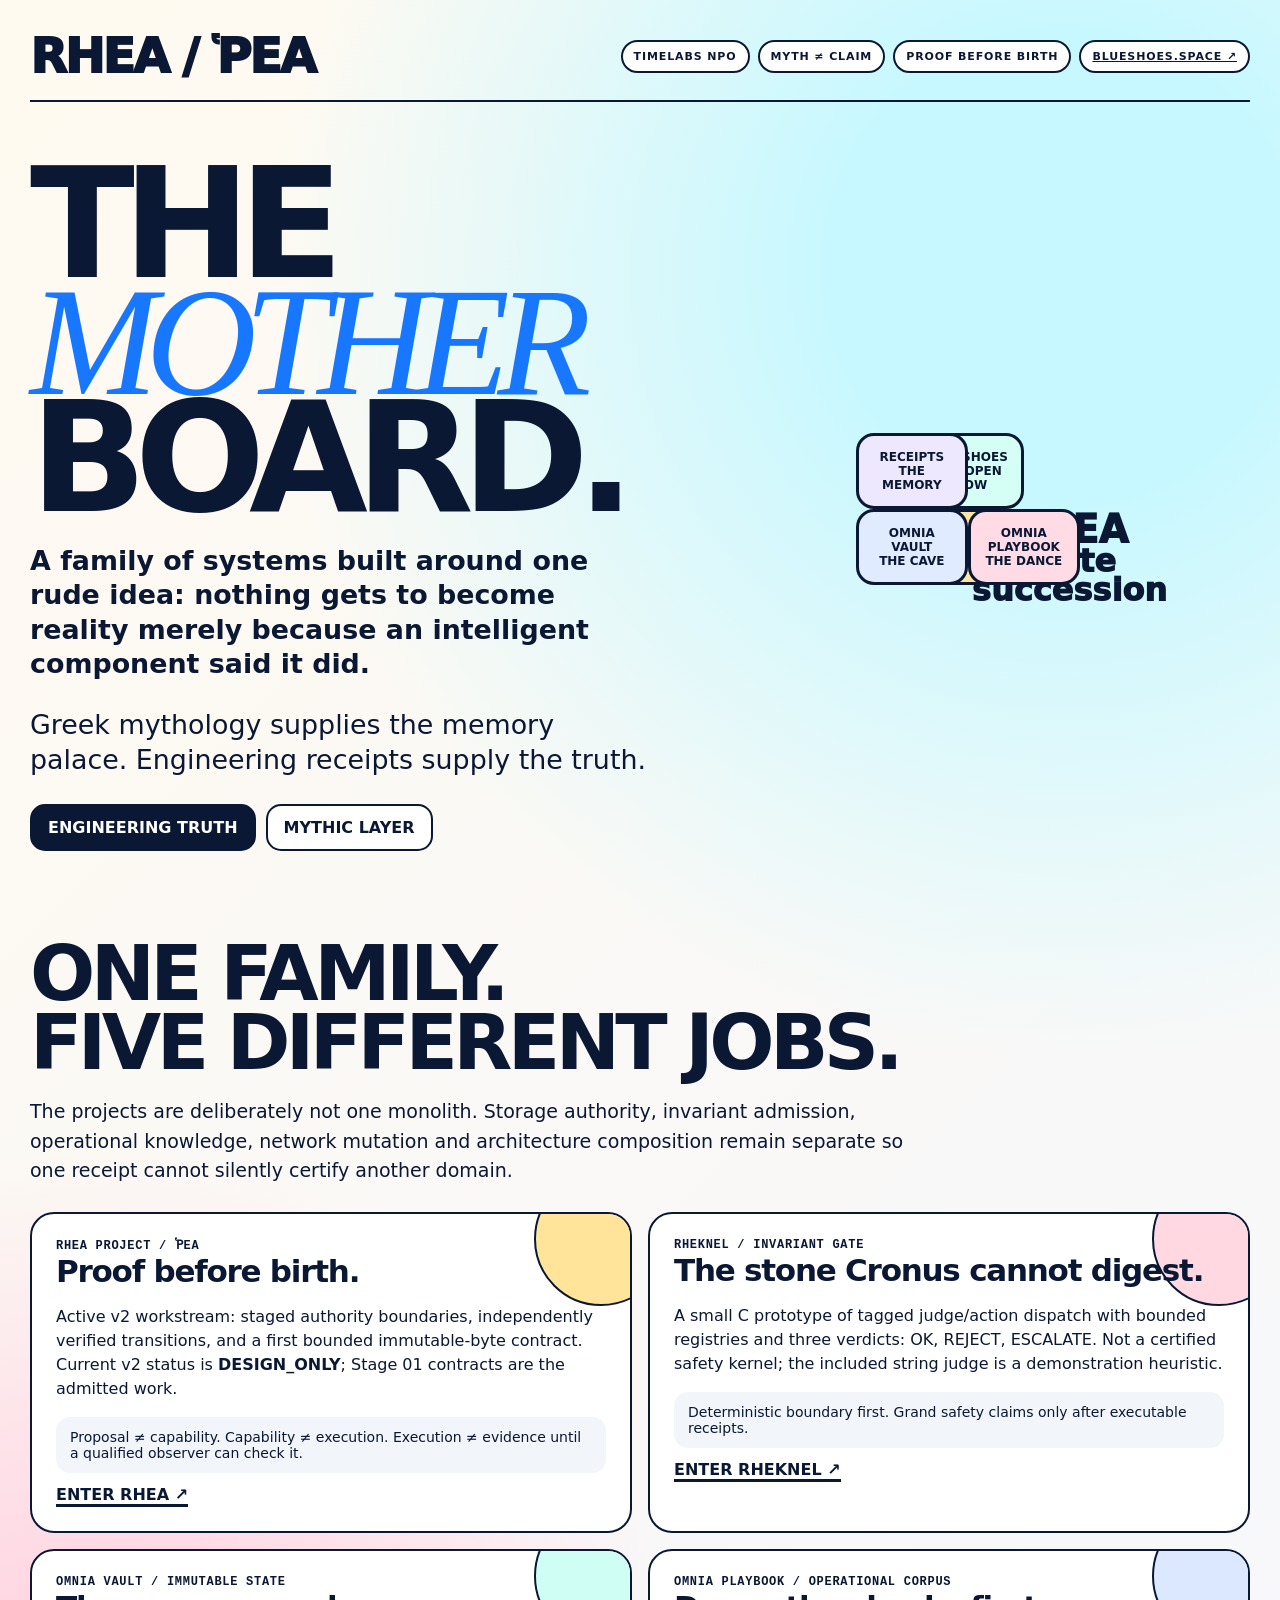
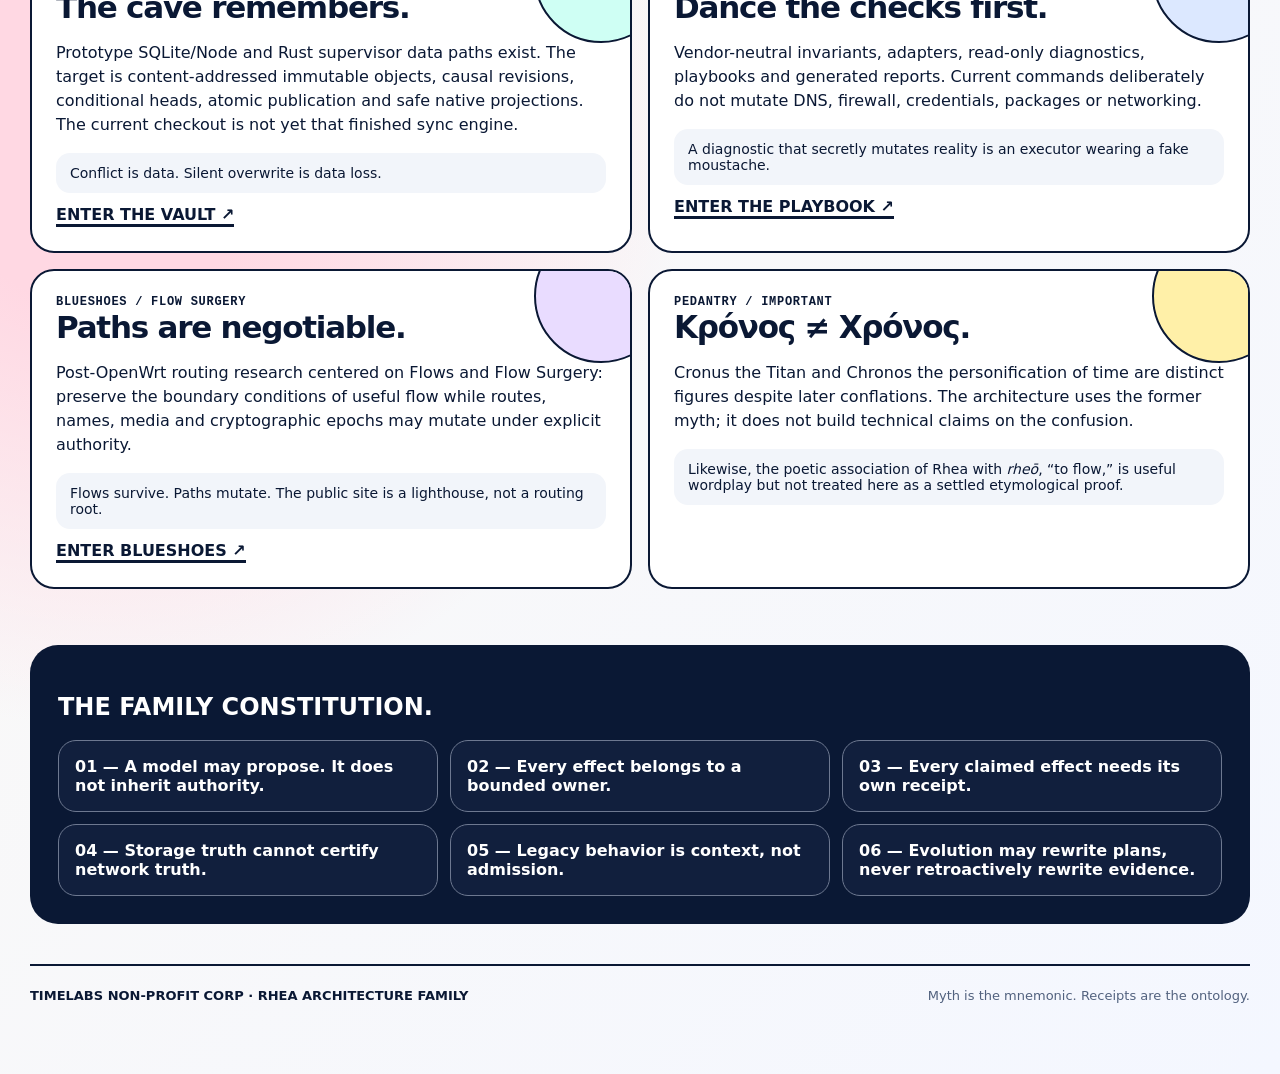
==== docs/rhea/index.html @ 384abbd5 "docs: add the Rhea architecture pantheon" ====
<!doctype html>
<html lang="en">
<head>
<meta charset="utf-8" />
<meta name="viewport" content="width=device-width,initial-scale=1" />
<title>RHEA / ῬΕΑ — Timelabs Architecture Pantheon</title>
<meta name="description" content="The Rhea architecture family: Rhea Project, Rheknel, Omnia Vault, Omnia Playbook and Blueshoes — mythic metaphors paired with engineering truth receipts." />
<style>
:root{--ink:#0a1834;--paper:#fffaf0;--blue:#1877ff;--cyan:#19d4d1;--coral:#ff5269;--gold:#ffe56b;--violet:#7f67ff;--muted:#52627f}*{box-sizing:border-box}html{scroll-behavior:smooth}body{margin:0;color:var(--ink);font-family:Inter,ui-sans-serif,system-ui,-apple-system,BlinkMacSystemFont,"Segoe UI",sans-serif;background:radial-gradient(circle at 83% 10%,#c8f8ff 0 9%,transparent 30%),radial-gradient(circle at 8% 65%,#ffd8e3 0 8%,transparent 28%),linear-gradient(135deg,var(--paper),#f4f7ff);min-height:100vh}a{color:inherit}.wrap{width:min(1220px,calc(100% - 30px));margin:auto;padding:28px 0 72px}.rail{display:flex;align-items:center;justify-content:space-between;gap:18px;flex-wrap:wrap;border-bottom:2px solid var(--ink);padding-bottom:16px}.brand{font-weight:950;letter-spacing:-.05em;font-size:clamp(28px,4vw,48px)}.chips{display:flex;gap:8px;flex-wrap:wrap}.chip{font-size:11px;font-weight:900;letter-spacing:.08em;padding:8px 11px;border:2px solid var(--ink);border-radius:999px;background:#fff}.hero{display:grid;grid-template-columns:1.05fr .95fr;gap:32px;align-items:center;padding:64px 0 30px}.hero h1{margin:0;font-size:clamp(68px,12vw,154px);line-height:.76;letter-spacing:-.08em}.hero h1 em{font-family:Georgia,serif;font-weight:400;color:var(--blue)}.hero p{font-size:clamp(18px,2.1vw,27px);line-height:1.28;max-width:760px}.thesis{font-weight:850}.controls{display:flex;gap:10px;flex-wrap:wrap;margin-top:24px}.controls button{appearance:none;border:2px solid var(--ink);background:#fff;color:var(--ink);font:inherit;font-weight:900;border-radius:15px;padding:12px 16px;cursor:pointer}.controls button[aria-pressed="true"]{background:var(--ink);color:#fff}.orbit{position:relative;aspect-ratio:1;max-width:520px;margin:auto}.ring{position:absolute;inset:7%;border:3px solid var(--ink);border-radius:50%}.ring.r2{inset:20%;border-color:var(--blue);border-width:15px;border-style:dashed;opacity:.9}.core{position:absolute;inset:34%;border-radius:50%;background:var(--gold);border:4px solid var(--ink);display:grid;place-items:center;text-align:center;font-weight:950;font-size:clamp(24px,3vw,42px);line-height:.9}.node{position:absolute;width:112px;min-height:76px;border:3px solid var(--ink);border-radius:18px;background:#fff;padding:10px;text-align:center;font-size:12px;font-weight:900;display:grid;place-items:center}.n1{top:0;left:50%;transform:translateX(-50%);background:#ffe5a0}.n2{right:0;top:38%;background:#e1ebff}.n3{bottom:1%;left:50%;transform:translateX(-50%);background:#d5fff5}.n4{left:0;top:38%;background:#ffdce5}.n5{right:8%;bottom:12%;background:#eee8ff}.section{margin-top:58px}.section h2{font-size:clamp(38px,6vw,78px);letter-spacing:-.06em;line-height:.9;margin:0 0 20px}.lede{max-width:900px;font-size:19px;line-height:1.55}.grid{display:grid;grid-template-columns:repeat(2,1fr);gap:16px;margin-top:26px}.card{position:relative;border:2px solid var(--ink);border-radius:24px;background:#fff;padding:24px;min-height:280px;overflow:hidden}.card:before{content:"";position:absolute;width:130px;height:130px;border-radius:50%;right:-38px;top:-42px;background:var(--tone,#e9f0ff);border:2px solid var(--ink)}.card h3{font-size:31px;letter-spacing:-.04em;margin:0 0 8px;position:relative}.card .sig{font-family:ui-monospace,SFMono-Regular,Menlo,monospace;font-size:12px;font-weight:900;letter-spacing:.06em}.card p{line-height:1.5;position:relative}.card .truth{padding:12px 14px;border-radius:14px;background:#f2f5fa;font-size:14px}.card a.go{display:inline-block;margin-top:12px;font-weight:900;text-decoration:none;border-bottom:3px solid var(--ink)}.myth,.engineering{transition:opacity .2s ease}.mode-engineering .myth{display:none}.mode-myth .engineering{display:none}.constitution{margin-top:56px;border-radius:28px;background:var(--ink);color:#fff;padding:28px}.constitution h2{color:#fff}.rules{display:grid;grid-template-columns:repeat(3,1fr);gap:12px}.rule{border:1px solid #6d7890;border-radius:18px;padding:16px;background:#111f3d;font-weight:800}.foot{margin-top:40px;border-top:2px solid var(--ink);padding-top:22px;display:flex;justify-content:space-between;gap:18px;flex-wrap:wrap;font-size:13px}.tiny{color:var(--muted)}@media(max-width:820px){.hero,.grid{grid-template-columns:1fr}.orbit{order:-1;width:min(100%,430px)}.rules{grid-template-columns:1fr}.node{width:94px;font-size:10px}.hero{padding-top:38px}}@media(prefers-reduced-motion:no-preference){.r2{animation:spin 24s linear infinite}@keyframes spin{to{transform:rotate(360deg)}}}
</style>
</head>
<body>
<main class="wrap mode-engineering" id="app">
<header class="rail"><div class="brand">RHEA / ῬΕΑ</div><div class="chips"><span class="chip">TIMELABS NPO</span><span class="chip">MYTH ≠ CLAIM</span><span class="chip">PROOF BEFORE BIRTH</span><a class="chip" href="/">BLUESHOES.SPACE ↗</a></div></header>
<section class="hero"><div><h1>THE<br><em>MOTHER</em><br>BOARD.</h1><p class="thesis">A family of systems built around one rude idea: <strong>nothing gets to become reality merely because an intelligent component said it did.</strong></p><p>Greek mythology supplies the memory palace. Engineering receipts supply the truth.</p><div class="controls" role="group" aria-label="View mode"><button type="button" data-mode="engineering" aria-pressed="true">ENGINEERING TRUTH</button><button type="button" data-mode="myth" aria-pressed="false">MYTHIC LAYER</button></div></div><div class="orbit" aria-label="Rhea architecture family diagram"><div class="ring"></div><div class="ring r2"></div><div class="core">RHEA<br><small>state succession</small></div><div class="node n1">RHEKNEL<br>THE STONE</div><div class="node n2">OMNIA VAULT<br>THE CAVE</div><div class="node n3">BLUESHOES<br>THE OPEN FLOW</div><div class="node n4">OMNIA PLAYBOOK<br>THE DANCE</div><div class="node n5">RECEIPTS<br>THE MEMORY</div></div></section>
<section class="section"><h2>ONE FAMILY.<br>FIVE DIFFERENT JOBS.</h2><p class="lede engineering">The projects are deliberately not one monolith. Storage authority, invariant admission, operational knowledge, network mutation and architecture composition remain separate so one receipt cannot silently certify another domain.</p><p class="lede myth">Rhea preserves succession. The stone deceives Cronus. The cave protects the child. The Kouretes coordinate under noise. Blueshoes runs for open terrain. The myth is a mnemonic—not an excuse to skip the tests.</p><div class="grid">
<article class="card" style="--tone:#ffe49a"><div class="sig">RHEA PROJECT / ῬΕΑ</div><h3>Proof before birth.</h3><p class="engineering">Active v2 workstream: staged authority boundaries, independently verified transitions, and a first bounded immutable-byte contract. Current v2 status is <strong>DESIGN_ONLY</strong>; Stage 01 contracts are the admitted work.</p><p class="myth">Rhea, mother of the Olympian succession: the future survives because the current ruler does not get to consume every possible next state.</p><div class="truth engineering">Proposal ≠ capability. Capability ≠ execution. Execution ≠ evidence until a qualified observer can check it.</div><a class="go" href="https://github.com/timelabs-npo/rhea-project">ENTER RHEA ↗</a></article>
<article class="card" style="--tone:#ffd8e2"><div class="sig">RHEKNEL / INVARIANT GATE</div><h3>The stone Cronus cannot digest.</h3><p class="engineering">A small C prototype of tagged judge/action dispatch with bounded registries and three verdicts: OK, REJECT, ESCALATE. Not a certified safety kernel; the included string judge is a demonstration heuristic.</p><p class="myth">Rhea hands Cronus a wrapped stone instead of Zeus. Here the stone is the categorical NO that persuasive probabilistic machinery cannot negotiate away.</p><div class="truth engineering">Deterministic boundary first. Grand safety claims only after executable receipts.</div><a class="go" href="https://github.com/timelabs-npo/rheknel">ENTER RHEKNEL ↗</a></article>
<article class="card" style="--tone:#cffff4"><div class="sig">OMNIA VAULT / IMMUTABLE STATE</div><h3>The cave remembers.</h3><p class="engineering">Prototype SQLite/Node and Rust supervisor data paths exist. The target is content-addressed immutable objects, causal revisions, conditional heads, atomic publication and safe native projections. The current checkout is not yet that finished sync engine.</p><p class="myth">The Cretan cave hides what must survive. The outside world may forget, crash, disconnect or disagree; the protected lineage still has an identity.</p><div class="truth engineering">Conflict is data. Silent overwrite is data loss.</div><a class="go" href="https://github.com/timelabs-npo/omnia-vault">ENTER THE VAULT ↗</a></article>
<article class="card" style="--tone:#dce8ff"><div class="sig">OMNIA PLAYBOOK / OPERATIONAL CORPUS</div><h3>Dance the checks first.</h3><p class="engineering">Vendor-neutral invariants, adapters, read-only diagnostics, playbooks and generated reports. Current commands deliberately do not mutate DNS, firewall, credentials, packages or networking.</p><p class="myth">The Kouretes' shield-dance hides Zeus's cries in coordinated noise. The engineering version is choreography: know which invariant, check and procedure belongs where before touching the machine.</p><div class="truth engineering">A diagnostic that secretly mutates reality is an executor wearing a fake moustache.</div><a class="go" href="https://github.com/timelabs-npo/omnia-playbook">ENTER THE PLAYBOOK ↗</a></article>
<article class="card" style="--tone:#e9dcff"><div class="sig">BLUESHOES / FLOW SURGERY</div><h3>Paths are negotiable.</h3><p class="engineering">Post-OpenWrt routing research centered on Flows and Flow Surgery: preserve the boundary conditions of useful flow while routes, names, media and cryptographic epochs may mutate under explicit authority.</p><p class="myth">Not an Olympian office. More like leaving the palace entirely: if the road becomes the cage, stop worshipping the road.</p><div class="truth engineering">Flows survive. Paths mutate. The public site is a lighthouse, not a routing root.</div><a class="go" href="/">ENTER BLUESHOES ↗</a></article>
<article class="card" style="--tone:#fff0a8"><div class="sig">PEDANTRY / IMPORTANT</div><h3>Κρόνος ≠ Χρόνος.</h3><p class="engineering">Cronus the Titan and Chronos the personification of time are distinct figures despite later conflations. The architecture uses the former myth; it does not build technical claims on the confusion.</p><p class="myth">Even mythology deserves type safety.</p><div class="truth engineering">Likewise, the poetic association of Rhea with <em>rheō</em>, “to flow,” is useful wordplay but not treated here as a settled etymological proof.</div></article>
</div></section>
<section class="constitution"><h2>THE FAMILY CONSTITUTION.</h2><div class="rules"><div class="rule">01 — A model may propose. It does not inherit authority.</div><div class="rule">02 — Every effect belongs to a bounded owner.</div><div class="rule">03 — Every claimed effect needs its own receipt.</div><div class="rule">04 — Storage truth cannot certify network truth.</div><div class="rule">05 — Legacy behavior is context, not admission.</div><div class="rule">06 — Evolution may rewrite plans, never retroactively rewrite evidence.</div></div></section>
<footer class="foot"><strong>TIMELABS NON-PROFIT CORP · RHEA ARCHITECTURE FAMILY</strong><span class="tiny">Myth is the mnemonic. Receipts are the ontology.</span></footer>
<script>(()=>{const root=document.getElementById('app');const buttons=[...root.querySelectorAll('[data-mode]')];buttons.forEach(btn=>btn.addEventListener('click',()=>{const mode=btn.dataset.mode;root.classList.toggle('mode-engineering',mode==='engineering');root.classList.toggle('mode-myth',mode==='myth');buttons.forEach(b=>b.setAttribute('aria-pressed',String(b===btn)));}));})();</script>
</main>
</body>
</html>
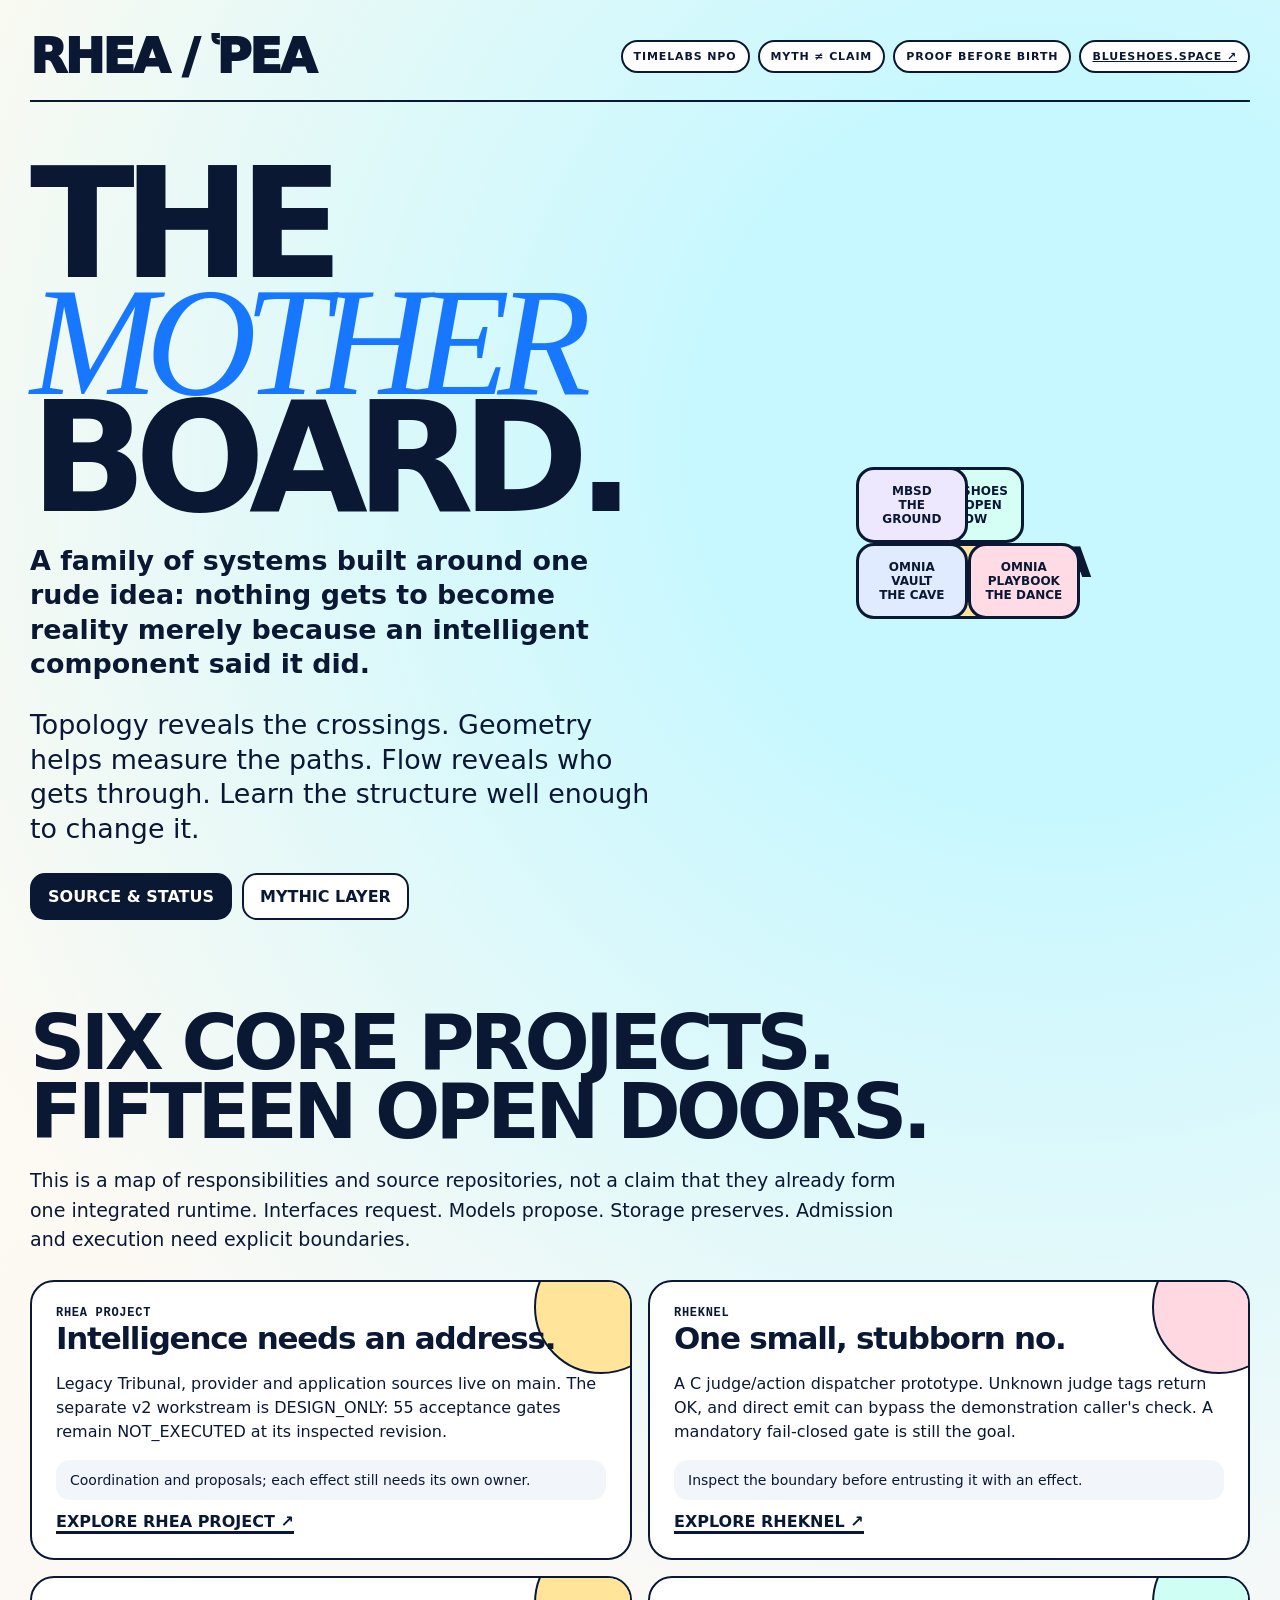
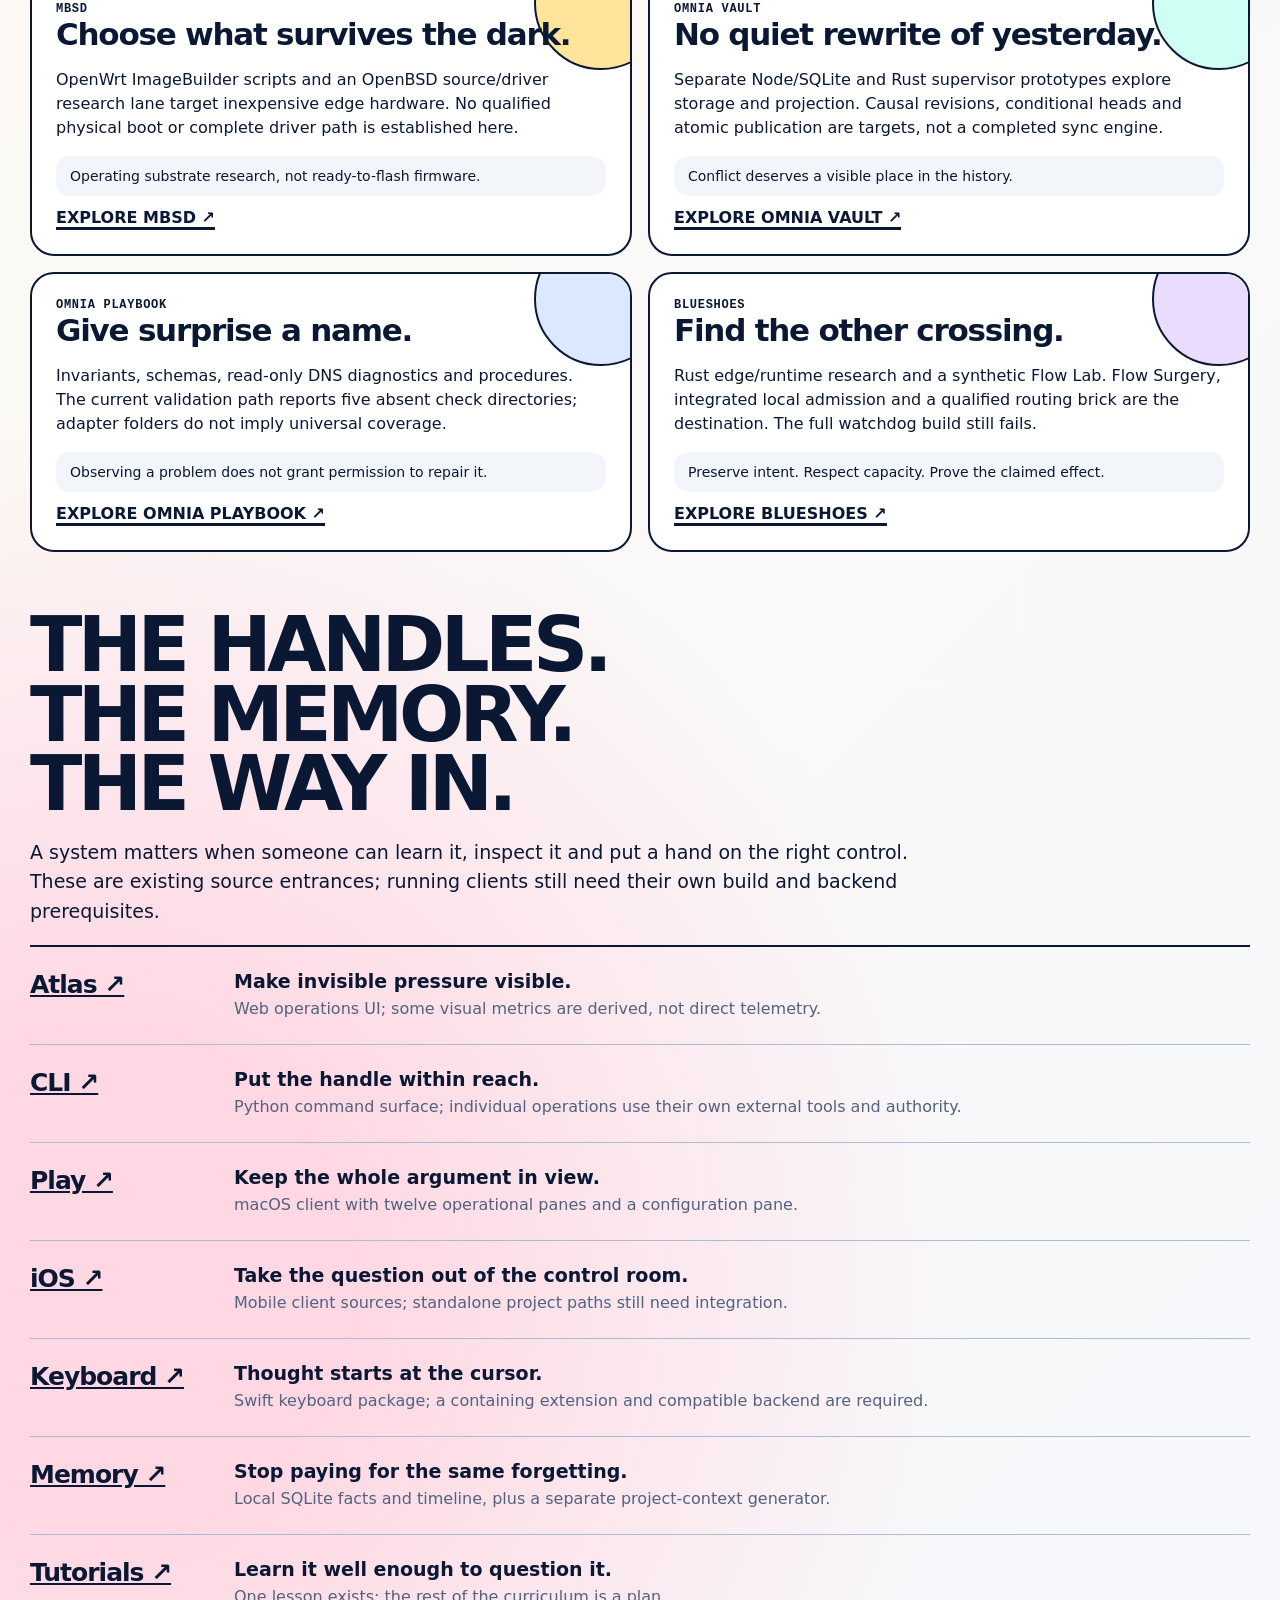
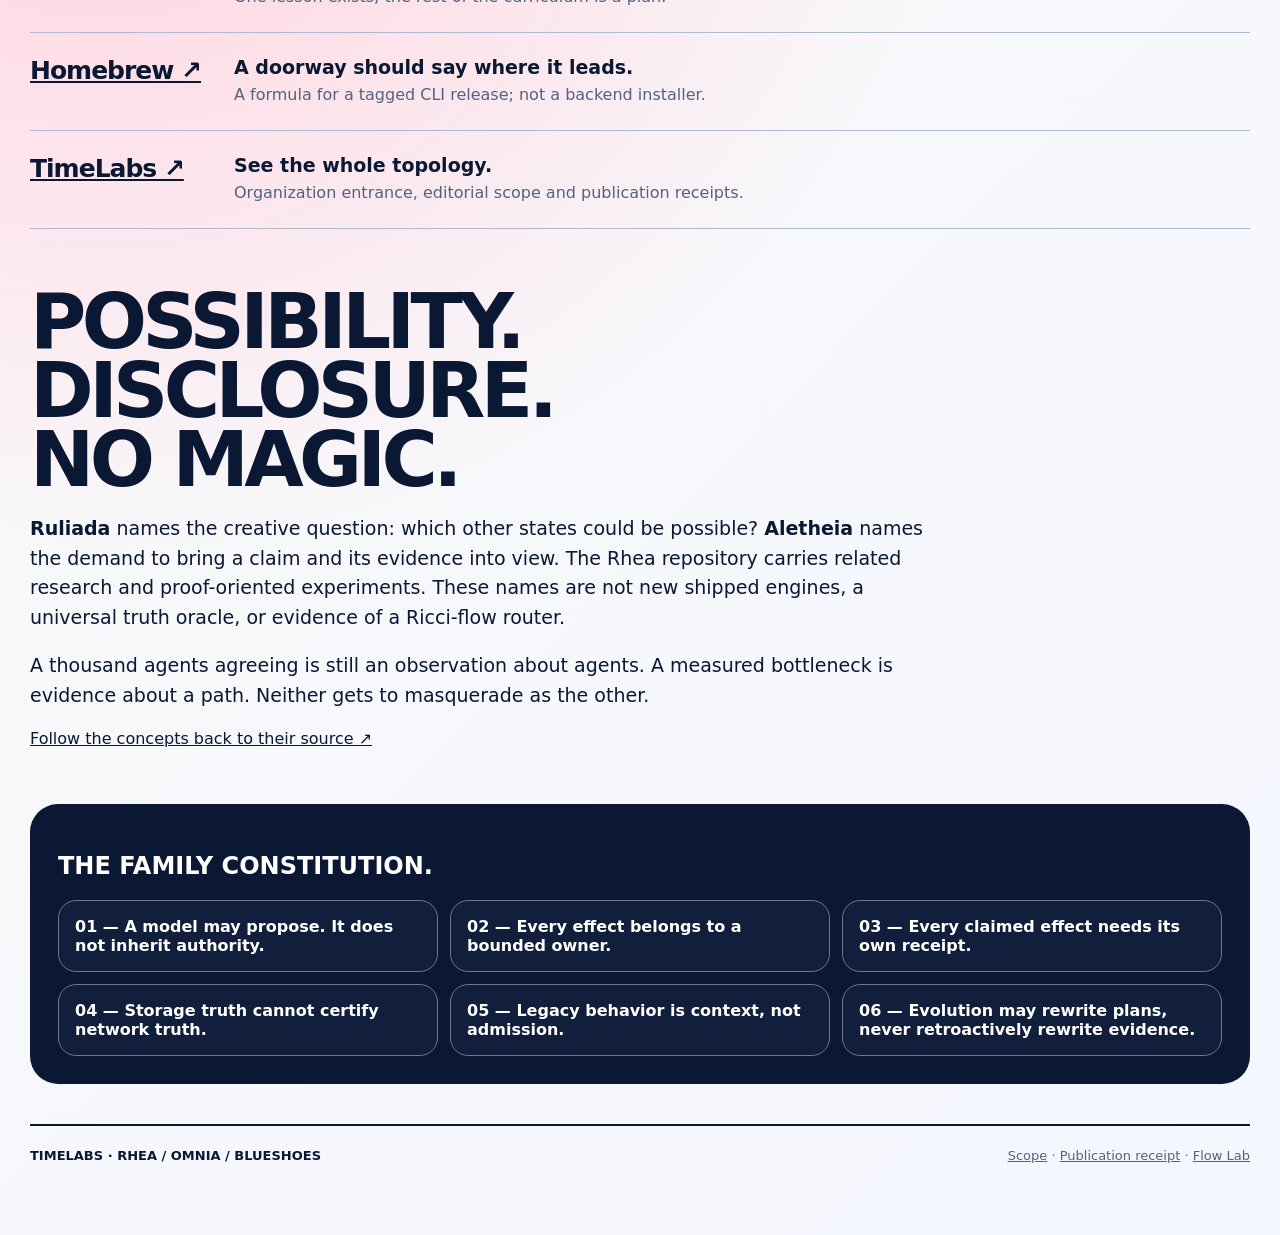
==== commit c15ae95e: "docs: checkpoint public site draft and next visual reference" ====
--- a/docs/rhea/index.html
+++ b/docs/rhea/index.html
@@ -4,25 +4,37 @@
 <meta charset="utf-8" />
 <meta name="viewport" content="width=device-width,initial-scale=1" />
 <title>RHEA / ῬΕΑ — Timelabs Architecture Pantheon</title>
-<meta name="description" content="The Rhea architecture family: Rhea Project, Rheknel, Omnia Vault, Omnia Playbook and Blueshoes — mythic metaphors paired with engineering truth receipts." />
+<meta name="description" content="Fifteen entrances to the Rhea, Omnia and Blueshoes family. Topology, geometry and flows explained through real component roles and visible research boundaries." />
 <style>
-:root{--ink:#0a1834;--paper:#fffaf0;--blue:#1877ff;--cyan:#19d4d1;--coral:#ff5269;--gold:#ffe56b;--violet:#7f67ff;--muted:#52627f}*{box-sizing:border-box}html{scroll-behavior:smooth}body{margin:0;color:var(--ink);font-family:Inter,ui-sans-serif,system-ui,-apple-system,BlinkMacSystemFont,"Segoe UI",sans-serif;background:radial-gradient(circle at 83% 10%,#c8f8ff 0 9%,transparent 30%),radial-gradient(circle at 8% 65%,#ffd8e3 0 8%,transparent 28%),linear-gradient(135deg,var(--paper),#f4f7ff);min-height:100vh}a{color:inherit}.wrap{width:min(1220px,calc(100% - 30px));margin:auto;padding:28px 0 72px}.rail{display:flex;align-items:center;justify-content:space-between;gap:18px;flex-wrap:wrap;border-bottom:2px solid var(--ink);padding-bottom:16px}.brand{font-weight:950;letter-spacing:-.05em;font-size:clamp(28px,4vw,48px)}.chips{display:flex;gap:8px;flex-wrap:wrap}.chip{font-size:11px;font-weight:900;letter-spacing:.08em;padding:8px 11px;border:2px solid var(--ink);border-radius:999px;background:#fff}.hero{display:grid;grid-template-columns:1.05fr .95fr;gap:32px;align-items:center;padding:64px 0 30px}.hero h1{margin:0;font-size:clamp(68px,12vw,154px);line-height:.76;letter-spacing:-.08em}.hero h1 em{font-family:Georgia,serif;font-weight:400;color:var(--blue)}.hero p{font-size:clamp(18px,2.1vw,27px);line-height:1.28;max-width:760px}.thesis{font-weight:850}.controls{display:flex;gap:10px;flex-wrap:wrap;margin-top:24px}.controls button{appearance:none;border:2px solid var(--ink);background:#fff;color:var(--ink);font:inherit;font-weight:900;border-radius:15px;padding:12px 16px;cursor:pointer}.controls button[aria-pressed="true"]{background:var(--ink);color:#fff}.orbit{position:relative;aspect-ratio:1;max-width:520px;margin:auto}.ring{position:absolute;inset:7%;border:3px solid var(--ink);border-radius:50%}.ring.r2{inset:20%;border-color:var(--blue);border-width:15px;border-style:dashed;opacity:.9}.core{position:absolute;inset:34%;border-radius:50%;background:var(--gold);border:4px solid var(--ink);display:grid;place-items:center;text-align:center;font-weight:950;font-size:clamp(24px,3vw,42px);line-height:.9}.node{position:absolute;width:112px;min-height:76px;border:3px solid var(--ink);border-radius:18px;background:#fff;padding:10px;text-align:center;font-size:12px;font-weight:900;display:grid;place-items:center}.n1{top:0;left:50%;transform:translateX(-50%);background:#ffe5a0}.n2{right:0;top:38%;background:#e1ebff}.n3{bottom:1%;left:50%;transform:translateX(-50%);background:#d5fff5}.n4{left:0;top:38%;background:#ffdce5}.n5{right:8%;bottom:12%;background:#eee8ff}.section{margin-top:58px}.section h2{font-size:clamp(38px,6vw,78px);letter-spacing:-.06em;line-height:.9;margin:0 0 20px}.lede{max-width:900px;font-size:19px;line-height:1.55}.grid{display:grid;grid-template-columns:repeat(2,1fr);gap:16px;margin-top:26px}.card{position:relative;border:2px solid var(--ink);border-radius:24px;background:#fff;padding:24px;min-height:280px;overflow:hidden}.card:before{content:"";position:absolute;width:130px;height:130px;border-radius:50%;right:-38px;top:-42px;background:var(--tone,#e9f0ff);border:2px solid var(--ink)}.card h3{font-size:31px;letter-spacing:-.04em;margin:0 0 8px;position:relative}.card .sig{font-family:ui-monospace,SFMono-Regular,Menlo,monospace;font-size:12px;font-weight:900;letter-spacing:.06em}.card p{line-height:1.5;position:relative}.card .truth{padding:12px 14px;border-radius:14px;background:#f2f5fa;font-size:14px}.card a.go{display:inline-block;margin-top:12px;font-weight:900;text-decoration:none;border-bottom:3px solid var(--ink)}.myth,.engineering{transition:opacity .2s ease}.mode-engineering .myth{display:none}.mode-myth .engineering{display:none}.constitution{margin-top:56px;border-radius:28px;background:var(--ink);color:#fff;padding:28px}.constitution h2{color:#fff}.rules{display:grid;grid-template-columns:repeat(3,1fr);gap:12px}.rule{border:1px solid #6d7890;border-radius:18px;padding:16px;background:#111f3d;font-weight:800}.foot{margin-top:40px;border-top:2px solid var(--ink);padding-top:22px;display:flex;justify-content:space-between;gap:18px;flex-wrap:wrap;font-size:13px}.tiny{color:var(--muted)}@media(max-width:820px){.hero,.grid{grid-template-columns:1fr}.orbit{order:-1;width:min(100%,430px)}.rules{grid-template-columns:1fr}.node{width:94px;font-size:10px}.hero{padding-top:38px}}@media(prefers-reduced-motion:no-preference){.r2{animation:spin 24s linear infinite}@keyframes spin{to{transform:rotate(360deg)}}}
+:root{--ink:#0a1834;--paper:#fffaf0;--blue:#1877ff;--cyan:#19d4d1;--coral:#ff5269;--gold:#ffe56b;--violet:#7f67ff;--muted:#52627f}*{box-sizing:border-box}html{scroll-behavior:smooth}body{margin:0;color:var(--ink);font-family:Inter,ui-sans-serif,system-ui,-apple-system,BlinkMacSystemFont,"Segoe UI",sans-serif;background:radial-gradient(circle at 83% 10%,#c8f8ff 0 9%,transparent 30%),radial-gradient(circle at 8% 65%,#ffd8e3 0 8%,transparent 28%),linear-gradient(135deg,var(--paper),#f4f7ff);min-height:100vh}a{color:inherit}.wrap{width:min(1220px,calc(100% - 30px));margin:auto;padding:28px 0 72px}.rail{display:flex;align-items:center;justify-content:space-between;gap:18px;flex-wrap:wrap;border-bottom:2px solid var(--ink);padding-bottom:16px}.brand{font-weight:950;letter-spacing:-.05em;font-size:clamp(28px,4vw,48px)}.chips{display:flex;gap:8px;flex-wrap:wrap}.chip{font-size:11px;font-weight:900;letter-spacing:.08em;padding:8px 11px;border:2px solid var(--ink);border-radius:999px;background:#fff}.hero{display:grid;grid-template-columns:1.05fr .95fr;gap:32px;align-items:center;padding:64px 0 30px}.hero h1{margin:0;font-size:clamp(68px,12vw,154px);line-height:.76;letter-spacing:-.08em}.hero h1 em{font-family:Georgia,serif;font-weight:400;color:var(--blue)}.hero p{font-size:clamp(18px,2.1vw,27px);line-height:1.28;max-width:760px}.thesis{font-weight:850}.controls{display:flex;gap:10px;flex-wrap:wrap;margin-top:24px}.controls button{appearance:none;border:2px solid var(--ink);background:#fff;color:var(--ink);font:inherit;font-weight:900;border-radius:15px;padding:12px 16px;cursor:pointer}.controls button[aria-pressed="true"]{background:var(--ink);color:#fff}.orbit{position:relative;aspect-ratio:1;max-width:520px;margin:auto}.ring{position:absolute;inset:7%;border:3px solid var(--ink);border-radius:50%}.ring.r2{inset:20%;border-color:var(--blue);border-width:15px;border-style:dashed;opacity:.9}.core{position:absolute;inset:34%;border-radius:50%;background:var(--gold);border:4px solid var(--ink);display:grid;place-items:center;text-align:center;font-weight:950;font-size:clamp(24px,3vw,42px);line-height:.9}.core small{font-size:14px;line-height:1.1}.node{position:absolute;width:112px;min-height:76px;border:3px solid var(--ink);border-radius:18px;background:#fff;padding:10px;text-align:center;font-size:12px;font-weight:900;display:grid;place-items:center}.n1{top:0;left:50%;transform:translateX(-50%);background:#ffe5a0}.n2{right:0;top:38%;background:#e1ebff}.n3{bottom:1%;left:50%;transform:translateX(-50%);background:#d5fff5}.n4{left:0;top:38%;background:#ffdce5}.n5{right:8%;bottom:12%;background:#eee8ff}.section{margin-top:58px}.section h2{font-size:clamp(38px,6vw,78px);letter-spacing:-.06em;line-height:.9;margin:0 0 20px}.lede{max-width:900px;font-size:19px;line-height:1.55}.grid{display:grid;grid-template-columns:repeat(2,1fr);gap:16px;margin-top:26px}.card{position:relative;border:2px solid var(--ink);border-radius:24px;background:#fff;padding:24px;min-height:280px;overflow:hidden}.card:before{content:"";position:absolute;width:130px;height:130px;border-radius:50%;right:-38px;top:-42px;background:var(--tone,#e9f0ff);border:2px solid var(--ink)}.card h3{font-size:31px;letter-spacing:-.04em;margin:0 0 8px;position:relative}.card .sig{font-family:ui-monospace,SFMono-Regular,Menlo,monospace;font-size:12px;font-weight:900;letter-spacing:.06em}.card p{line-height:1.5;position:relative}.card .truth{padding:12px 14px;border-radius:14px;background:#f2f5fa;font-size:14px}.card a.go{display:inline-block;margin-top:12px;font-weight:900;text-decoration:none;border-bottom:3px solid var(--ink)}.myth,.engineering{transition:opacity .2s ease}.mode-engineering .myth{display:none}.mode-myth .engineering{display:none}.constitution{margin-top:56px;border-radius:28px;background:var(--ink);color:#fff;padding:28px}.constitution h2{color:#fff}.rules{display:grid;grid-template-columns:repeat(3,1fr);gap:12px}.rule{border:1px solid #6d7890;border-radius:18px;padding:16px;background:#111f3d;font-weight:800}.door-list{border-top:2px solid var(--ink)}.door{display:grid;grid-template-columns:180px 1fr;gap:24px;padding:23px 0;border-bottom:1px solid #aebad0}.door h3{font-size:25px;margin:0;letter-spacing:-.04em}.door p{margin:5px 0 0;line-height:1.5;color:var(--muted)}.door strong{font-size:19px}.foot{margin-top:40px;border-top:2px solid var(--ink);padding-top:22px;display:flex;justify-content:space-between;gap:18px;flex-wrap:wrap;font-size:13px}.tiny{color:var(--muted)}@media(max-width:820px){.hero,.grid,.door{grid-template-columns:1fr}.door{gap:8px}.orbit{order:-1;width:min(100%,430px)}.rules{grid-template-columns:1fr}.node{width:94px;font-size:10px}.hero{padding-top:38px}}@media(prefers-reduced-motion:no-preference){.r2{animation:spin 24s linear infinite}@keyframes spin{to{transform:rotate(360deg)}}}
 </style>
 </head>
 <body>
 <main class="wrap mode-engineering" id="app">
 <header class="rail"><div class="brand">RHEA / ῬΕΑ</div><div class="chips"><span class="chip">TIMELABS NPO</span><span class="chip">MYTH ≠ CLAIM</span><span class="chip">PROOF BEFORE BIRTH</span><a class="chip" href="/">BLUESHOES.SPACE ↗</a></div></header>
-<section class="hero"><div><h1>THE<br><em>MOTHER</em><br>BOARD.</h1><p class="thesis">A family of systems built around one rude idea: <strong>nothing gets to become reality merely because an intelligent component said it did.</strong></p><p>Greek mythology supplies the memory palace. Engineering receipts supply the truth.</p><div class="controls" role="group" aria-label="View mode"><button type="button" data-mode="engineering" aria-pressed="true">ENGINEERING TRUTH</button><button type="button" data-mode="myth" aria-pressed="false">MYTHIC LAYER</button></div></div><div class="orbit" aria-label="Rhea architecture family diagram"><div class="ring"></div><div class="ring r2"></div><div class="core">RHEA<br><small>state succession</small></div><div class="node n1">RHEKNEL<br>THE STONE</div><div class="node n2">OMNIA VAULT<br>THE CAVE</div><div class="node n3">BLUESHOES<br>THE OPEN FLOW</div><div class="node n4">OMNIA PLAYBOOK<br>THE DANCE</div><div class="node n5">RECEIPTS<br>THE MEMORY</div></div></section>
-<section class="section"><h2>ONE FAMILY.<br>FIVE DIFFERENT JOBS.</h2><p class="lede engineering">The projects are deliberately not one monolith. Storage authority, invariant admission, operational knowledge, network mutation and architecture composition remain separate so one receipt cannot silently certify another domain.</p><p class="lede myth">Rhea preserves succession. The stone deceives Cronus. The cave protects the child. The Kouretes coordinate under noise. Blueshoes runs for open terrain. The myth is a mnemonic—not an excuse to skip the tests.</p><div class="grid">
-<article class="card" style="--tone:#ffe49a"><div class="sig">RHEA PROJECT / ῬΕΑ</div><h3>Proof before birth.</h3><p class="engineering">Active v2 workstream: staged authority boundaries, independently verified transitions, and a first bounded immutable-byte contract. Current v2 status is <strong>DESIGN_ONLY</strong>; Stage 01 contracts are the admitted work.</p><p class="myth">Rhea, mother of the Olympian succession: the future survives because the current ruler does not get to consume every possible next state.</p><div class="truth engineering">Proposal ≠ capability. Capability ≠ execution. Execution ≠ evidence until a qualified observer can check it.</div><a class="go" href="https://github.com/timelabs-npo/rhea-project">ENTER RHEA ↗</a></article>
-<article class="card" style="--tone:#ffd8e2"><div class="sig">RHEKNEL / INVARIANT GATE</div><h3>The stone Cronus cannot digest.</h3><p class="engineering">A small C prototype of tagged judge/action dispatch with bounded registries and three verdicts: OK, REJECT, ESCALATE. Not a certified safety kernel; the included string judge is a demonstration heuristic.</p><p class="myth">Rhea hands Cronus a wrapped stone instead of Zeus. Here the stone is the categorical NO that persuasive probabilistic machinery cannot negotiate away.</p><div class="truth engineering">Deterministic boundary first. Grand safety claims only after executable receipts.</div><a class="go" href="https://github.com/timelabs-npo/rheknel">ENTER RHEKNEL ↗</a></article>
-<article class="card" style="--tone:#cffff4"><div class="sig">OMNIA VAULT / IMMUTABLE STATE</div><h3>The cave remembers.</h3><p class="engineering">Prototype SQLite/Node and Rust supervisor data paths exist. The target is content-addressed immutable objects, causal revisions, conditional heads, atomic publication and safe native projections. The current checkout is not yet that finished sync engine.</p><p class="myth">The Cretan cave hides what must survive. The outside world may forget, crash, disconnect or disagree; the protected lineage still has an identity.</p><div class="truth engineering">Conflict is data. Silent overwrite is data loss.</div><a class="go" href="https://github.com/timelabs-npo/omnia-vault">ENTER THE VAULT ↗</a></article>
-<article class="card" style="--tone:#dce8ff"><div class="sig">OMNIA PLAYBOOK / OPERATIONAL CORPUS</div><h3>Dance the checks first.</h3><p class="engineering">Vendor-neutral invariants, adapters, read-only diagnostics, playbooks and generated reports. Current commands deliberately do not mutate DNS, firewall, credentials, packages or networking.</p><p class="myth">The Kouretes' shield-dance hides Zeus's cries in coordinated noise. The engineering version is choreography: know which invariant, check and procedure belongs where before touching the machine.</p><div class="truth engineering">A diagnostic that secretly mutates reality is an executor wearing a fake moustache.</div><a class="go" href="https://github.com/timelabs-npo/omnia-playbook">ENTER THE PLAYBOOK ↗</a></article>
-<article class="card" style="--tone:#e9dcff"><div class="sig">BLUESHOES / FLOW SURGERY</div><h3>Paths are negotiable.</h3><p class="engineering">Post-OpenWrt routing research centered on Flows and Flow Surgery: preserve the boundary conditions of useful flow while routes, names, media and cryptographic epochs may mutate under explicit authority.</p><p class="myth">Not an Olympian office. More like leaving the palace entirely: if the road becomes the cage, stop worshipping the road.</p><div class="truth engineering">Flows survive. Paths mutate. The public site is a lighthouse, not a routing root.</div><a class="go" href="/">ENTER BLUESHOES ↗</a></article>
-<article class="card" style="--tone:#fff0a8"><div class="sig">PEDANTRY / IMPORTANT</div><h3>Κρόνος ≠ Χρόνος.</h3><p class="engineering">Cronus the Titan and Chronos the personification of time are distinct figures despite later conflations. The architecture uses the former myth; it does not build technical claims on the confusion.</p><p class="myth">Even mythology deserves type safety.</p><div class="truth engineering">Likewise, the poetic association of Rhea with <em>rheō</em>, “to flow,” is useful wordplay but not treated here as a settled etymological proof.</div></article>
+<section class="hero"><div><h1>THE<br><em>MOTHER</em><br>BOARD.</h1><p class="thesis">A family of systems built around one rude idea: <strong>nothing gets to become reality merely because an intelligent component said it did.</strong></p><p>Topology reveals the crossings. Geometry helps measure the paths. Flow reveals who gets through. Learn the structure well enough to change it.</p><div class="controls" role="group" aria-label="View mode"><button type="button" data-mode="engineering" aria-pressed="true">SOURCE & STATUS</button><button type="button" data-mode="myth" aria-pressed="false">MYTHIC LAYER</button></div></div><div class="orbit" aria-label="Rhea architecture family diagram"><div class="ring"></div><div class="ring r2"></div><div class="core">RHEA<br><small>next state</small></div><div class="node n1">RHEKNEL<br>THE STONE</div><div class="node n2">OMNIA VAULT<br>THE CAVE</div><div class="node n3">BLUESHOES<br>THE OPEN FLOW</div><div class="node n4">OMNIA PLAYBOOK<br>THE DANCE</div><div class="node n5">MBSD<br>THE GROUND</div></div></section>
+<section class="section" id="family"><h2>SIX CORE PROJECTS.<br>FIFTEEN OPEN DOORS.</h2><p class="lede engineering">This is a map of responsibilities and source repositories, not a claim that they already form one integrated runtime. Interfaces request. Models propose. Storage preserves. Admission and execution need explicit boundaries.</p><p class="lede myth">The myth is a memory palace. The engineering remains inspectable when the story changes. Switch views; the projects and source links stay put.</p><div class="grid">
+<article class="card" style="--tone:#ffe49a"><div class="sig">RHEA PROJECT</div><h3>Intelligence needs an address.</h3><p class="engineering">Legacy Tribunal, provider and application sources live on main. The separate v2 workstream is DESIGN_ONLY: 55 acceptance gates remain NOT_EXECUTED at its inspected revision.</p><p class="myth">Rhea protects the next generation. Our metaphor: a future state must have an identity the present cannot quietly rewrite.</p><div class="truth engineering">Coordination and proposals; each effect still needs its own owner.</div><a class="go" href="https://github.com/timelabs-npo/rhea-project">EXPLORE RHEA PROJECT ↗</a></article>
+<article class="card" style="--tone:#ffd8e2"><div class="sig">RHEKNEL</div><h3>One small, stubborn no.</h3><p class="engineering">A C judge/action dispatcher prototype. Unknown judge tags return OK, and direct emit can bypass the demonstration caller&#x27;s check. A mandatory fail-closed gate is still the goal.</p><p class="myth">The wrapped stone: a refusal that eloquence cannot dissolve. A research ambition, not a property granted by the name.</p><div class="truth engineering">Inspect the boundary before entrusting it with an effect.</div><a class="go" href="https://github.com/timelabs-npo/rheknel">EXPLORE RHEKNEL ↗</a></article>
+<article class="card" style="--tone:#ffe49a"><div class="sig">MBSD</div><h3>Choose what survives the dark.</h3><p class="engineering">OpenWrt ImageBuilder scripts and an OpenBSD source/driver research lane target inexpensive edge hardware. No qualified physical boot or complete driver path is established here.</p><p class="myth">The ground beneath the myth. A graph can promise a path; silicon still has to carry the packet.</p><div class="truth engineering">Operating substrate research, not ready-to-flash firmware.</div><a class="go" href="https://github.com/timelabs-npo/mbsd">EXPLORE MBSD ↗</a></article>
+<article class="card" style="--tone:#cffff4"><div class="sig">OMNIA VAULT</div><h3>No quiet rewrite of yesterday.</h3><p class="engineering">Separate Node/SQLite and Rust supervisor prototypes explore storage and projection. Causal revisions, conditional heads and atomic publication are targets, not a completed sync engine.</p><p class="myth">The cave protects what must survive. Identity and ancestry are the intended shelter, not somebody&#x27;s memory of “latest.”</p><div class="truth engineering">Conflict deserves a visible place in the history.</div><a class="go" href="https://github.com/timelabs-npo/omnia-vault">EXPLORE OMNIA VAULT ↗</a></article>
+<article class="card" style="--tone:#dce8ff"><div class="sig">OMNIA PLAYBOOK</div><h3>Give surprise a name.</h3><p class="engineering">Invariants, schemas, read-only DNS diagnostics and procedures. The current validation path reports five absent check directories; adapter folders do not imply universal coverage.</p><p class="myth">The shield-dance: coordinated moves that preserve something precious under noise. Here the choreography is a checkable procedure.</p><div class="truth engineering">Observing a problem does not grant permission to repair it.</div><a class="go" href="https://github.com/timelabs-npo/omnia-playbook">EXPLORE OMNIA PLAYBOOK ↗</a></article>
+<article class="card" style="--tone:#e9dcff"><div class="sig">BLUESHOES</div><h3>Find the other crossing.</h3><p class="engineering">Rust edge/runtime research and a synthetic Flow Lab. Flow Surgery, integrated local admission and a qualified routing brick are the destination. The full watchdog build still fails.</p><p class="myth">Leave the palace. If every road passes through one gatekeeper, the map itself deserves an argument.</p><div class="truth engineering">Preserve intent. Respect capacity. Prove the claimed effect.</div><a class="go" href="https://github.com/timelabs-npo/Blueshoes">EXPLORE BLUESHOES ↗</a></article>
 </div></section>
+<section class="section" id="surfaces"><h2>THE HANDLES.<br>THE MEMORY.<br>THE WAY IN.</h2><p class="lede">A system matters when someone can learn it, inspect it and put a hand on the right control. These are existing source entrances; running clients still need their own build and backend prerequisites.</p><div class="door-list">
+<article class="door"><h3><a href="https://github.com/timelabs-npo/rhea-atlas">Atlas ↗</a></h3><div><strong>Make invisible pressure visible.</strong><p>Web operations UI; some visual metrics are derived, not direct telemetry.</p></div></article>
+<article class="door"><h3><a href="https://github.com/timelabs-npo/rhea-cli">CLI ↗</a></h3><div><strong>Put the handle within reach.</strong><p>Python command surface; individual operations use their own external tools and authority.</p></div></article>
+<article class="door"><h3><a href="https://github.com/timelabs-npo/rhea-play">Play ↗</a></h3><div><strong>Keep the whole argument in view.</strong><p>macOS client with twelve operational panes and a configuration pane.</p></div></article>
+<article class="door"><h3><a href="https://github.com/timelabs-npo/rhea-ios">iOS ↗</a></h3><div><strong>Take the question out of the control room.</strong><p>Mobile client sources; standalone project paths still need integration.</p></div></article>
+<article class="door"><h3><a href="https://github.com/timelabs-npo/rhea-keyboard">Keyboard ↗</a></h3><div><strong>Thought starts at the cursor.</strong><p>Swift keyboard package; a containing extension and compatible backend are required.</p></div></article>
+<article class="door"><h3><a href="https://github.com/timelabs-npo/rhea-memory">Memory ↗</a></h3><div><strong>Stop paying for the same forgetting.</strong><p>Local SQLite facts and timeline, plus a separate project-context generator.</p></div></article>
+<article class="door"><h3><a href="https://github.com/timelabs-npo/rhea-tutorials">Tutorials ↗</a></h3><div><strong>Learn it well enough to question it.</strong><p>One lesson exists; the rest of the curriculum is a plan.</p></div></article>
+<article class="door"><h3><a href="https://github.com/timelabs-npo/homebrew-tap">Homebrew ↗</a></h3><div><strong>A doorway should say where it leads.</strong><p>A formula for a tagged CLI release; not a backend installer.</p></div></article>
+<article class="door"><h3><a href="https://github.com/timelabs-npo/.github">TimeLabs ↗</a></h3><div><strong>See the whole topology.</strong><p>Organization entrance, editorial scope and publication receipts.</p></div></article>
+</div></section>
+<section class="section"><h2>POSSIBILITY.<br>DISCLOSURE.<br>NO MAGIC.</h2><p class="lede"><strong>Ruliada</strong> names the creative question: which other states could be possible? <strong>Aletheia</strong> names the demand to bring a claim and its evidence into view. The Rhea repository carries related research and proof-oriented experiments. These names are not new shipped engines, a universal truth oracle, or evidence of a Ricci-flow router.</p><p class="lede">A thousand agents agreeing is still an observation about agents. A measured bottleneck is evidence about a path. Neither gets to masquerade as the other.</p><a href="https://github.com/timelabs-npo/rhea-project">Follow the concepts back to their source ↗</a></section>
 <section class="constitution"><h2>THE FAMILY CONSTITUTION.</h2><div class="rules"><div class="rule">01 — A model may propose. It does not inherit authority.</div><div class="rule">02 — Every effect belongs to a bounded owner.</div><div class="rule">03 — Every claimed effect needs its own receipt.</div><div class="rule">04 — Storage truth cannot certify network truth.</div><div class="rule">05 — Legacy behavior is context, not admission.</div><div class="rule">06 — Evolution may rewrite plans, never retroactively rewrite evidence.</div></div></section>
-<footer class="foot"><strong>TIMELABS NON-PROFIT CORP · RHEA ARCHITECTURE FAMILY</strong><span class="tiny">Myth is the mnemonic. Receipts are the ontology.</span></footer>
+<footer class="foot"><strong>TIMELABS · RHEA / OMNIA / BLUESHOES</strong><span class="tiny"><a href="https://github.com/timelabs-npo/.github/blob/main/docs/FACADE_WORK_MAP.md">Scope</a> · <a href="https://github.com/timelabs-npo/.github/blob/main/docs/FACADE_RECEIPT.md">Publication receipt</a> · <a href="/readme/playground.html">Flow Lab</a></span></footer>
 <script>(()=>{const root=document.getElementById('app');const buttons=[...root.querySelectorAll('[data-mode]')];buttons.forEach(btn=>btn.addEventListener('click',()=>{const mode=btn.dataset.mode;root.classList.toggle('mode-engineering',mode==='engineering');root.classList.toggle('mode-myth',mode==='myth');buttons.forEach(b=>b.setAttribute('aria-pressed',String(b===btn)));}));})();</script>
 </main>
 </body>
